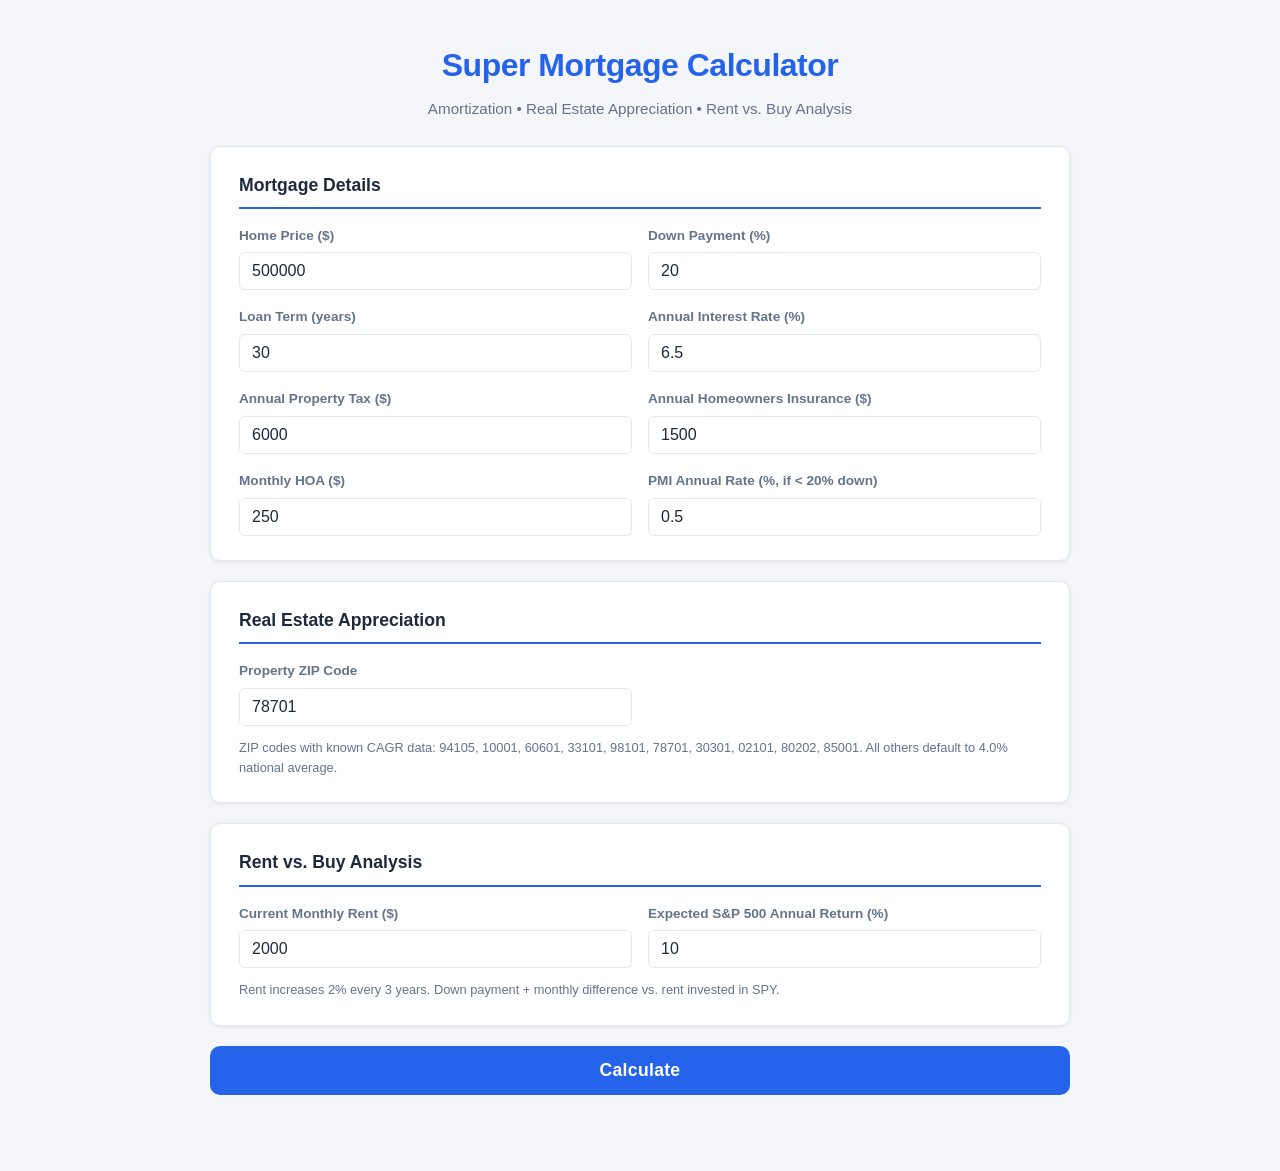
==== index.html @ dbdd57b7 "Add static site + GitHub Actions for GitHub Pages deployment GitHub Pages requires static files only" ====
<!DOCTYPE html>
<html lang="en">
<head>
  <meta charset="UTF-8" />
  <meta name="viewport" content="width=device-width, initial-scale=1.0" />
  <title>Super Mortgage Calculator</title>
  <link rel="stylesheet" href="static/style.css" />
</head>
<body>
  <header>
    <h1>Super Mortgage Calculator</h1>
    <p class="subtitle">Amortization &bull; Real Estate Appreciation &bull; Rent vs. Buy Analysis</p>
  </header>

  <main>
    <form id="calc-form">

      <!-- SECTION: Mortgage -->
      <section class="card">
        <h2>Mortgage Details</h2>
        <div class="grid-2">
          <label>
            Home Price ($)
            <input type="number" id="home_price" value="500000" min="0" required />
          </label>
          <label>
            Down Payment (%)
            <input type="number" id="down_payment_pct" value="20" min="0" max="100" step="0.1" required />
          </label>
          <label>
            Loan Term (years)
            <input type="number" id="loan_term_years" value="30" min="1" max="50" required />
          </label>
          <label>
            Annual Interest Rate (%)
            <input type="number" id="annual_interest_rate" value="6.5" min="0" step="0.01" required />
          </label>
          <label>
            Annual Property Tax ($)
            <input type="number" id="annual_property_tax" value="6000" min="0" />
          </label>
          <label>
            Annual Homeowners Insurance ($)
            <input type="number" id="annual_homeowners_insurance" value="1500" min="0" />
          </label>
          <label>
            Monthly HOA ($)
            <input type="number" id="monthly_hoa" value="250" min="0" />
          </label>
          <label>
            PMI Annual Rate (%, if &lt; 20% down)
            <input type="number" id="pmi_annual_rate" value="0.5" min="0" step="0.01" />
          </label>
        </div>
      </section>

      <!-- SECTION: Appreciation -->
      <section class="card">
        <h2>Real Estate Appreciation</h2>
        <div class="grid-2">
          <label>
            Property ZIP Code
            <input type="text" id="zip_code" value="78701" maxlength="10" />
          </label>
        </div>
        <p class="hint">ZIP codes with known CAGR data: 94105, 10001, 60601, 33101, 98101, 78701, 30301, 02101, 80202, 85001.
        All others default to 4.0% national average.</p>
      </section>

      <!-- SECTION: Rent vs Buy -->
      <section class="card">
        <h2>Rent vs. Buy Analysis</h2>
        <div class="grid-2">
          <label>
            Current Monthly Rent ($)
            <input type="number" id="monthly_rent" value="2000" min="0" />
          </label>
          <label>
            Expected S&amp;P 500 Annual Return (%)
            <input type="number" id="spy_return" value="10" min="0" step="0.1" />
          </label>
        </div>
        <p class="hint">Rent increases 2% every 3 years. Down payment + monthly difference vs. rent invested in SPY.</p>
      </section>

      <button type="submit" id="submit-btn">Calculate</button>
    </form>

    <!-- RESULTS -->
    <div id="results" class="hidden">

      <section class="card result-card">
        <h2>Monthly Payment Breakdown (PITI)</h2>
        <table class="breakdown-table">
          <tbody>
            <tr><td>Principal &amp; Interest</td><td id="r-pi"></td></tr>
            <tr><td>Property Tax</td><td id="r-tax"></td></tr>
            <tr><td>Homeowners Insurance</td><td id="r-ins"></td></tr>
            <tr><td>HOA</td><td id="r-hoa"></td></tr>
            <tr id="pmi-row"><td>PMI</td><td id="r-pmi"></td></tr>
            <tr class="total-row"><td>Total Monthly Payment</td><td id="r-piti"></td></tr>
          </tbody>
        </table>
      </section>

      <section class="card result-card">
        <h2>Total Cost Summary</h2>
        <table class="breakdown-table">
          <tbody>
            <tr><td>Down Payment</td><td id="r-dp"></td></tr>
            <tr><td>Loan Amount</td><td id="r-loan"></td></tr>
            <tr><td>Total Principal Paid</td><td id="r-principal"></td></tr>
            <tr><td>Total Interest Paid</td><td id="r-interest"></td></tr>
            <tr class="total-row"><td>Total Cost of Ownership</td><td id="r-total"></td></tr>
          </tbody>
        </table>
      </section>

      <section class="card result-card">
        <h2>Real Estate Appreciation Projection</h2>
        <table class="breakdown-table">
          <tbody>
            <tr><td>ZIP Code</td><td id="r-zip"></td></tr>
            <tr><td>5-Year CAGR</td><td id="r-cagr"></td></tr>
            <tr><td>Current Home Value</td><td id="r-hv-now"></td></tr>
            <tr><td>Estimated Value in 30 Years</td><td id="r-hv-30"></td></tr>
            <tr><td>Net Gain / (Loss) vs. Cost</td><td id="r-net"></td></tr>
            <tr class="total-row"><td>Real Estate ROI</td><td id="r-roi"></td></tr>
          </tbody>
        </table>
      </section>

      <section class="card result-card">
        <h2>Rent vs. Buy — SPY Portfolio Schedule</h2>
        <p class="hint">Assumes down payment invested at Year 0. Monthly difference (mortgage − rent) invested each month.</p>
        <table class="schedule-table">
          <thead>
            <tr>
              <th>Year</th>
              <th>Rent/mo</th>
              <th>Mortgage/mo</th>
              <th>Investing/mo</th>
              <th>SPY Portfolio Value</th>
            </tr>
          </thead>
          <tbody id="r-rvb-body"></tbody>
        </table>
      </section>

    </div>

    <div id="error-box" class="hidden error-box"></div>
  </main>

  <script src="static/calculator.js"></script>
  <script src="static/app.js"></script>
</body>
</html>
---- static/style.css ----
/* ========================================
   Super Mortgage Calculator — Styles
   ======================================== */

*, *::before, *::after {
  box-sizing: border-box;
  margin: 0;
  padding: 0;
}

:root {
  --bg: #f4f6f9;
  --card-bg: #ffffff;
  --primary: #2563eb;
  --primary-hover: #1d4ed8;
  --text: #1e293b;
  --muted: #64748b;
  --border: #e2e8f0;
  --positive: #16a34a;
  --negative: #dc2626;
  --total-bg: #eff6ff;
  --radius: 10px;
  --shadow: 0 1px 4px rgba(0,0,0,0.08);
}

body {
  font-family: -apple-system, BlinkMacSystemFont, "Segoe UI", Roboto, sans-serif;
  background: var(--bg);
  color: var(--text);
  line-height: 1.6;
  padding: 0 16px 48px;
}

header {
  text-align: center;
  padding: 40px 16px 24px;
}

header h1 {
  font-size: 2rem;
  font-weight: 800;
  color: var(--primary);
  letter-spacing: -0.5px;
}

.subtitle {
  color: var(--muted);
  margin-top: 6px;
  font-size: 0.95rem;
}

main {
  max-width: 860px;
  margin: 0 auto;
}

/* Cards */
.card {
  background: var(--card-bg);
  border: 1px solid var(--border);
  border-radius: var(--radius);
  padding: 24px 28px;
  margin-bottom: 20px;
  box-shadow: var(--shadow);
}

.card h2 {
  font-size: 1.1rem;
  font-weight: 700;
  margin-bottom: 16px;
  color: var(--text);
  border-bottom: 2px solid var(--primary);
  padding-bottom: 8px;
}

/* Form grid */
.grid-2 {
  display: grid;
  grid-template-columns: 1fr 1fr;
  gap: 16px;
}

@media (max-width: 580px) {
  .grid-2 { grid-template-columns: 1fr; }
}

label {
  display: flex;
  flex-direction: column;
  font-size: 0.85rem;
  font-weight: 600;
  color: var(--muted);
  gap: 6px;
}

input[type="number"],
input[type="text"] {
  font-size: 1rem;
  padding: 9px 12px;
  border: 1px solid var(--border);
  border-radius: 6px;
  color: var(--text);
  transition: border-color 0.15s;
  width: 100%;
}

input:focus {
  outline: none;
  border-color: var(--primary);
}

.hint {
  font-size: 0.8rem;
  color: var(--muted);
  margin-top: 12px;
}

/* Submit button */
#submit-btn {
  display: block;
  width: 100%;
  padding: 14px;
  background: var(--primary);
  color: #fff;
  border: none;
  border-radius: var(--radius);
  font-size: 1.1rem;
  font-weight: 700;
  cursor: pointer;
  transition: background 0.15s;
  margin-bottom: 28px;
  letter-spacing: 0.3px;
}

#submit-btn:hover { background: var(--primary-hover); }
#submit-btn:active { opacity: 0.9; }

/* Tables */
.breakdown-table {
  width: 100%;
  border-collapse: collapse;
  font-size: 0.95rem;
}

.breakdown-table td {
  padding: 8px 4px;
  border-bottom: 1px solid var(--border);
}

.breakdown-table td:last-child {
  text-align: right;
  font-variant-numeric: tabular-nums;
  font-weight: 500;
}

.breakdown-table .total-row td {
  font-weight: 700;
  font-size: 1.05rem;
  background: var(--total-bg);
  padding: 10px 4px;
  border-top: 2px solid var(--primary);
  border-bottom: none;
}

.schedule-table {
  width: 100%;
  border-collapse: collapse;
  font-size: 0.9rem;
}

.schedule-table th,
.schedule-table td {
  padding: 9px 8px;
  text-align: right;
  border-bottom: 1px solid var(--border);
}

.schedule-table th {
  text-align: center;
  background: #f1f5f9;
  font-size: 0.8rem;
  font-weight: 700;
  text-transform: uppercase;
  letter-spacing: 0.4px;
  color: var(--muted);
}

.schedule-table td:first-child,
.schedule-table th:first-child {
  text-align: left;
}

.schedule-table tr:last-child td {
  font-weight: 700;
  color: var(--primary);
}

/* Positive / negative values */
.positive { color: var(--positive); }
.negative { color: var(--negative); }

/* Utility */
.hidden { display: none !important; }

.error-box {
  background: #fef2f2;
  border: 1px solid #fecaca;
  color: var(--negative);
  padding: 14px 18px;
  border-radius: var(--radius);
  margin-top: 12px;
  font-size: 0.95rem;
}
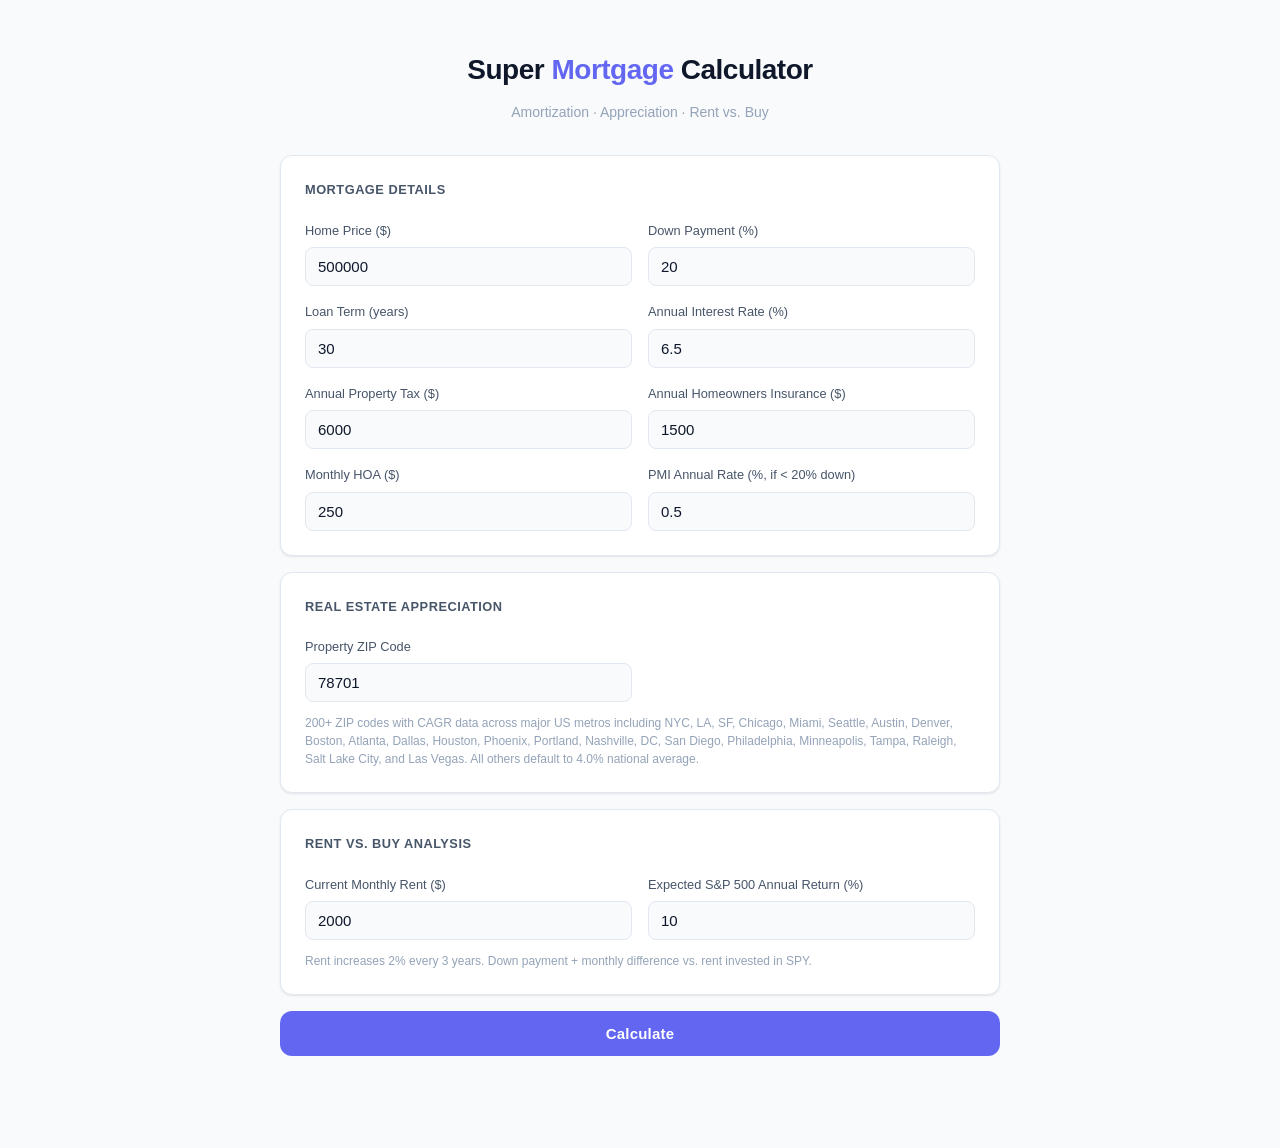
==== commit c1b6ecd2: "Fix total payments double counting, modernize UI, add 200+ ZIP CAGR data - Fix Total Cost Summary: r" ====
--- a/index.html
+++ b/index.html
@@ -8,8 +8,8 @@
 </head>
 <body>
   <header>
-    <h1>Super Mortgage Calculator</h1>
-    <p class="subtitle">Amortization &bull; Real Estate Appreciation &bull; Rent vs. Buy Analysis</p>
+    <h1>Super <span>Mortgage</span> Calculator</h1>
+    <p class="subtitle">Amortization &middot; Appreciation &middot; Rent vs. Buy</p>
   </header>
 
   <main>
@@ -63,8 +63,7 @@
             <input type="text" id="zip_code" value="78701" maxlength="10" />
           </label>
         </div>
-        <p class="hint">ZIP codes with known CAGR data: 94105, 10001, 60601, 33101, 98101, 78701, 30301, 02101, 80202, 85001.
-        All others default to 4.0% national average.</p>
+        <p class="hint">200+ ZIP codes with CAGR data across major US metros including NYC, LA, SF, Chicago, Miami, Seattle, Austin, Denver, Boston, Atlanta, Dallas, Houston, Phoenix, Portland, Nashville, DC, San Diego, Philadelphia, Minneapolis, Tampa, Raleigh, Salt Lake City, and Las Vegas. All others default to 4.0% national average.</p>
       </section>
 
       <!-- SECTION: Rent vs Buy -->
@@ -108,9 +107,12 @@
         <table class="breakdown-table">
           <tbody>
             <tr><td>Down Payment</td><td id="r-dp"></td></tr>
-            <tr><td>Loan Amount</td><td id="r-loan"></td></tr>
             <tr><td>Total Principal Paid</td><td id="r-principal"></td></tr>
             <tr><td>Total Interest Paid</td><td id="r-interest"></td></tr>
+            <tr><td>Total Property Tax</td><td id="r-total-tax"></td></tr>
+            <tr><td>Total Insurance</td><td id="r-total-ins"></td></tr>
+            <tr><td>Total HOA</td><td id="r-total-hoa"></td></tr>
+            <tr id="pmi-total-row"><td>Total PMI</td><td id="r-total-pmi"></td></tr>
             <tr class="total-row"><td>Total Cost of Ownership</td><td id="r-total"></td></tr>
           </tbody>
         </table>
@@ -152,6 +154,7 @@
     <div id="error-box" class="hidden error-box"></div>
   </main>
 
+  <script src="static/cagr-data.js"></script>
   <script src="static/calculator.js"></script>
   <script src="static/app.js"></script>
 </body>
--- a/static/style.css
+++ b/static/style.css
@@ -1,5 +1,5 @@
 /* ========================================
-   Super Mortgage Calculator — Styles
+   Super Mortgage Calculator — Modern Styles
    ======================================== */
 
 *, *::before, *::after {
@@ -9,48 +9,61 @@
 }
 
 :root {
-  --bg: #f4f6f9;
+  --bg: #f8fafc;
   --card-bg: #ffffff;
-  --primary: #2563eb;
-  --primary-hover: #1d4ed8;
-  --text: #1e293b;
-  --muted: #64748b;
+  --primary: #6366f1;
+  --primary-light: #818cf8;
+  --primary-hover: #4f46e5;
+  --primary-bg: #eef2ff;
+  --text: #0f172a;
+  --text-secondary: #475569;
+  --muted: #94a3b8;
   --border: #e2e8f0;
-  --positive: #16a34a;
-  --negative: #dc2626;
-  --total-bg: #eff6ff;
-  --radius: 10px;
-  --shadow: 0 1px 4px rgba(0,0,0,0.08);
+  --positive: #10b981;
+  --positive-bg: #ecfdf5;
+  --negative: #ef4444;
+  --negative-bg: #fef2f2;
+  --total-bg: #f5f3ff;
+  --radius: 12px;
+  --radius-sm: 8px;
+  --shadow: 0 1px 3px rgba(0,0,0,0.04), 0 1px 2px rgba(0,0,0,0.06);
+  --shadow-md: 0 4px 6px -1px rgba(0,0,0,0.07), 0 2px 4px -2px rgba(0,0,0,0.05);
 }
 
 body {
-  font-family: -apple-system, BlinkMacSystemFont, "Segoe UI", Roboto, sans-serif;
+  font-family: 'Inter', -apple-system, BlinkMacSystemFont, "Segoe UI", Roboto, sans-serif;
   background: var(--bg);
   color: var(--text);
   line-height: 1.6;
-  padding: 0 16px 48px;
+  padding: 0 16px 64px;
+  -webkit-font-smoothing: antialiased;
 }
 
 header {
   text-align: center;
-  padding: 40px 16px 24px;
+  padding: 48px 16px 32px;
 }
 
 header h1 {
-  font-size: 2rem;
-  font-weight: 800;
+  font-size: 1.75rem;
+  font-weight: 700;
+  color: var(--text);
+  letter-spacing: -0.5px;
+}
+
+header h1 span {
   color: var(--primary);
-  letter-spacing: -0.5px;
 }
 
 .subtitle {
   color: var(--muted);
-  margin-top: 6px;
-  font-size: 0.95rem;
+  margin-top: 8px;
+  font-size: 0.875rem;
+  font-weight: 400;
 }
 
 main {
-  max-width: 860px;
+  max-width: 720px;
   margin: 0 auto;
 }
 
@@ -59,18 +72,18 @@
   background: var(--card-bg);
   border: 1px solid var(--border);
   border-radius: var(--radius);
-  padding: 24px 28px;
+  padding: 24px;
+  margin-bottom: 16px;
+  box-shadow: var(--shadow);
+}
+
+.card h2 {
+  font-size: 0.8rem;
+  font-weight: 600;
+  text-transform: uppercase;
+  letter-spacing: 0.5px;
   margin-bottom: 20px;
-  box-shadow: var(--shadow);
-}
-
-.card h2 {
-  font-size: 1.1rem;
-  font-weight: 700;
-  margin-bottom: 16px;
-  color: var(--text);
-  border-bottom: 2px solid var(--primary);
-  padding-bottom: 8px;
+  color: var(--text-secondary);
 }
 
 /* Form grid */
@@ -87,32 +100,36 @@
 label {
   display: flex;
   flex-direction: column;
-  font-size: 0.85rem;
-  font-weight: 600;
-  color: var(--muted);
+  font-size: 0.8rem;
+  font-weight: 500;
+  color: var(--text-secondary);
   gap: 6px;
 }
 
 input[type="number"],
 input[type="text"] {
-  font-size: 1rem;
-  padding: 9px 12px;
+  font-size: 0.9375rem;
+  padding: 10px 12px;
   border: 1px solid var(--border);
-  border-radius: 6px;
-  color: var(--text);
-  transition: border-color 0.15s;
-  width: 100%;
+  border-radius: var(--radius-sm);
+  color: var(--text);
+  background: var(--bg);
+  transition: border-color 0.15s, box-shadow 0.15s;
+  width: 100%;
+  font-weight: 500;
 }
 
 input:focus {
   outline: none;
   border-color: var(--primary);
+  box-shadow: 0 0 0 3px rgba(99, 102, 241, 0.12);
 }
 
 .hint {
-  font-size: 0.8rem;
+  font-size: 0.75rem;
   color: var(--muted);
   margin-top: 12px;
+  line-height: 1.5;
 }
 
 /* Submit button */
@@ -124,65 +141,81 @@
   color: #fff;
   border: none;
   border-radius: var(--radius);
-  font-size: 1.1rem;
-  font-weight: 700;
+  font-size: 0.9375rem;
+  font-weight: 600;
   cursor: pointer;
-  transition: background 0.15s;
+  transition: background 0.15s, transform 0.1s;
   margin-bottom: 28px;
-  letter-spacing: 0.3px;
+  letter-spacing: 0.2px;
 }
 
 #submit-btn:hover { background: var(--primary-hover); }
-#submit-btn:active { opacity: 0.9; }
+#submit-btn:active { transform: scale(0.99); }
 
 /* Tables */
 .breakdown-table {
   width: 100%;
   border-collapse: collapse;
-  font-size: 0.95rem;
+  font-size: 0.875rem;
 }
 
 .breakdown-table td {
-  padding: 8px 4px;
+  padding: 10px 0;
   border-bottom: 1px solid var(--border);
+}
+
+.breakdown-table td:first-child {
+  color: var(--text-secondary);
 }
 
 .breakdown-table td:last-child {
   text-align: right;
   font-variant-numeric: tabular-nums;
-  font-weight: 500;
+  font-weight: 600;
+  color: var(--text);
+}
+
+.breakdown-table tr:last-child td {
+  border-bottom: none;
 }
 
 .breakdown-table .total-row td {
   font-weight: 700;
-  font-size: 1.05rem;
+  font-size: 0.9375rem;
   background: var(--total-bg);
-  padding: 10px 4px;
+  padding: 12px 8px;
   border-top: 2px solid var(--primary);
   border-bottom: none;
+  border-radius: 0 0 var(--radius-sm) var(--radius-sm);
+  color: var(--text);
+}
+
+.breakdown-table .total-row td:first-child {
+  color: var(--text);
 }
 
 .schedule-table {
   width: 100%;
   border-collapse: collapse;
-  font-size: 0.9rem;
+  font-size: 0.8125rem;
 }
 
 .schedule-table th,
 .schedule-table td {
-  padding: 9px 8px;
+  padding: 10px 8px;
   text-align: right;
   border-bottom: 1px solid var(--border);
 }
 
 .schedule-table th {
   text-align: center;
-  background: #f1f5f9;
-  font-size: 0.8rem;
-  font-weight: 700;
+  background: var(--bg);
+  font-size: 0.7rem;
+  font-weight: 600;
   text-transform: uppercase;
-  letter-spacing: 0.4px;
+  letter-spacing: 0.5px;
   color: var(--muted);
+  border-bottom: 2px solid var(--border);
 }
 
 .schedule-table td:first-child,
@@ -193,21 +226,38 @@
 .schedule-table tr:last-child td {
   font-weight: 700;
   color: var(--primary);
+  border-bottom: none;
 }
 
 /* Positive / negative values */
-.positive { color: var(--positive); }
-.negative { color: var(--negative); }
+.positive { color: var(--positive) !important; }
+.negative { color: var(--negative) !important; }
 
 /* Utility */
 .hidden { display: none !important; }
 
 .error-box {
-  background: #fef2f2;
+  background: var(--negative-bg);
   border: 1px solid #fecaca;
   color: var(--negative);
   padding: 14px 18px;
   border-radius: var(--radius);
   margin-top: 12px;
-  font-size: 0.95rem;
-}
+  font-size: 0.875rem;
+  font-weight: 500;
+}
+
+/* Result card animation */
+.result-card {
+  animation: fadeUp 0.3s ease-out;
+}
+
+@keyframes fadeUp {
+  from { opacity: 0; transform: translateY(8px); }
+  to { opacity: 1; transform: translateY(0); }
+}
+
+/* Section divider for results */
+#results {
+  margin-top: 8px;
+}
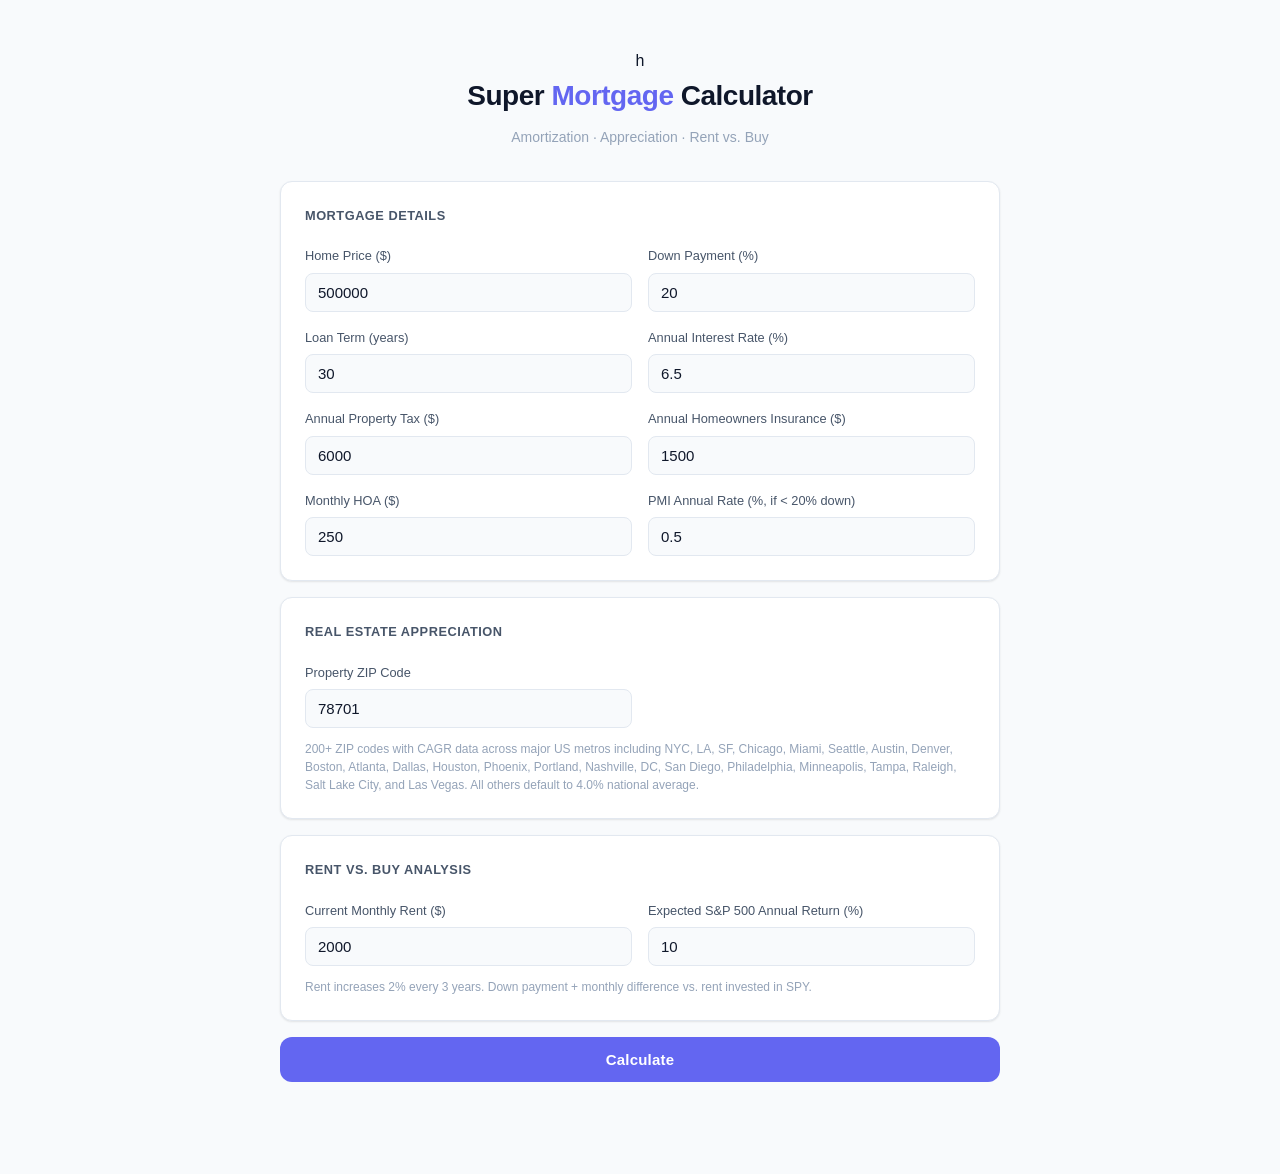
==== commit 8d98c7be: "Add cache-busting version params to fix stale JS causing calculateMortgage error" ====
--- a/index.html
+++ b/index.html
@@ -4,10 +4,10 @@
   <meta charset="UTF-8" />
   <meta name="viewport" content="width=device-width, initial-scale=1.0" />
   <title>Super Mortgage Calculator</title>
-  <link rel="stylesheet" href="static/style.css" />
+  <link rel="stylesheet" href="static/style.css?v=2" />
 </head>
 <body>
-  <header>
+  <header>h
     <h1>Super <span>Mortgage</span> Calculator</h1>
     <p class="subtitle">Amortization &middot; Appreciation &middot; Rent vs. Buy</p>
   </header>
@@ -154,8 +154,8 @@
     <div id="error-box" class="hidden error-box"></div>
   </main>
 
-  <script src="static/cagr-data.js"></script>
-  <script src="static/calculator.js"></script>
-  <script src="static/app.js"></script>
+  <script src="static/cagr-data.js?v=2"></script>
+  <script src="static/calculator.js?v=2"></script>
+  <script src="static/app.js?v=2"></script>
 </body>
 </html>
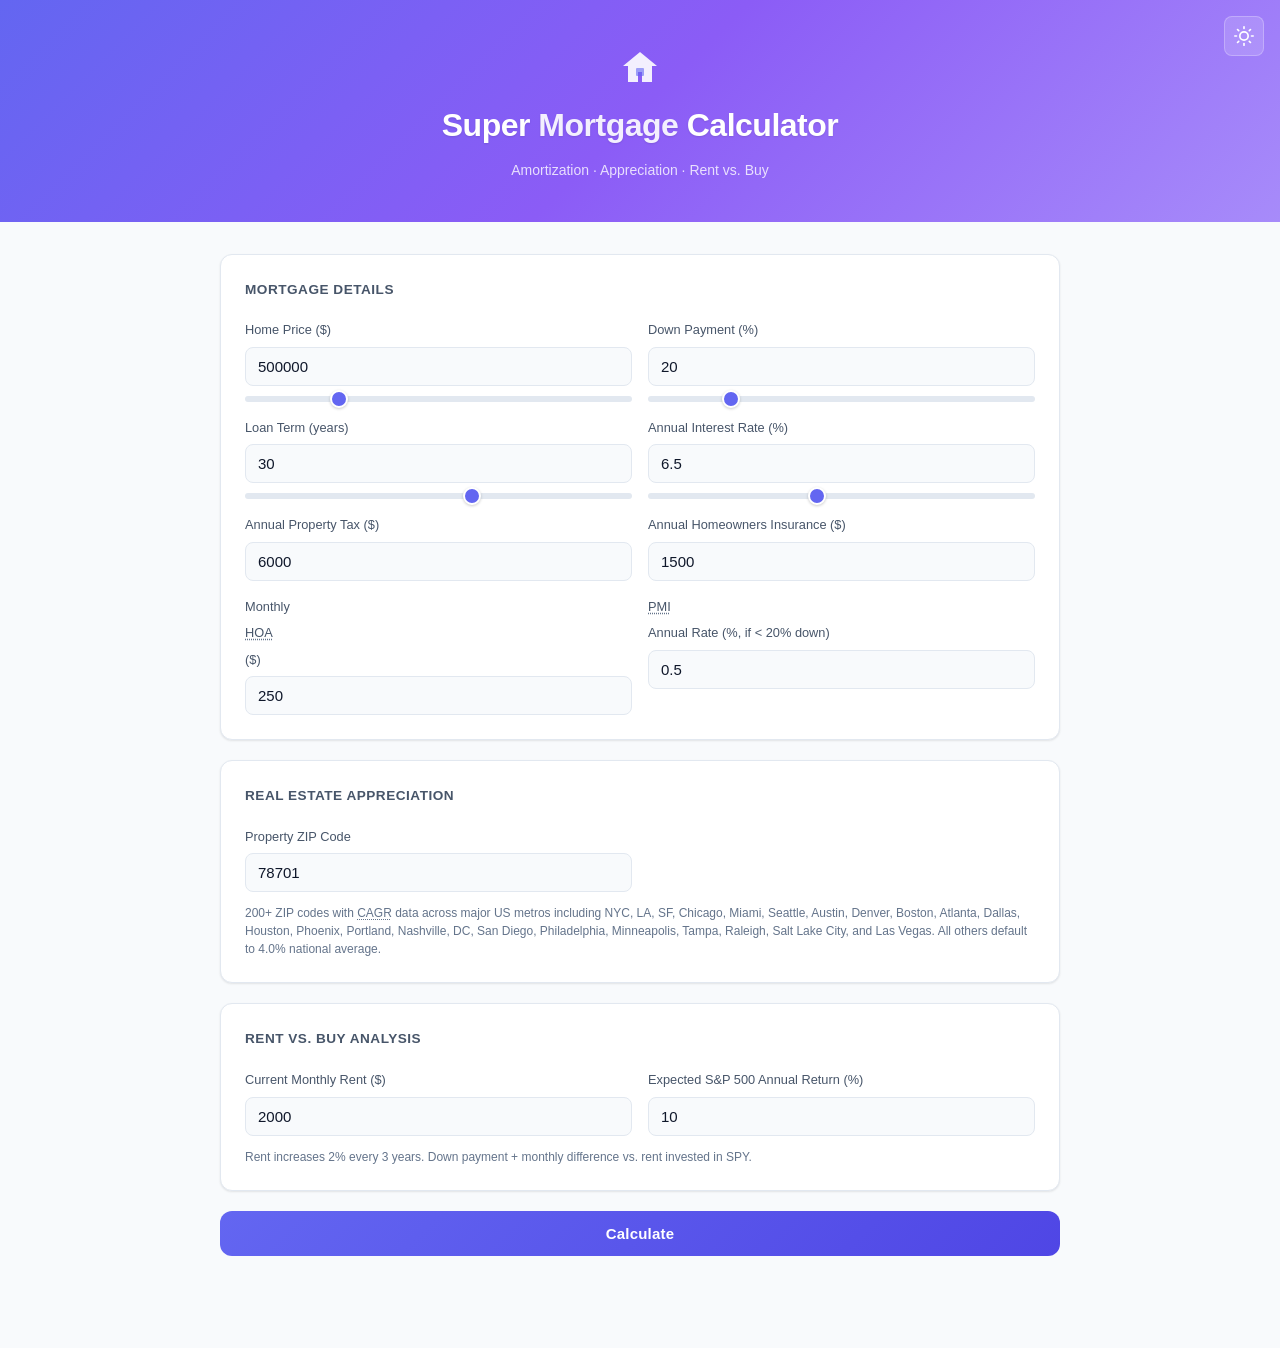
==== commit 2b766e3a: "Improve frontend: donut chart, sliders, dark mode, tooltips, visual polish - Fix stray "h" character" ====
--- a/index.html
+++ b/index.html
@@ -4,12 +4,20 @@
   <meta charset="UTF-8" />
   <meta name="viewport" content="width=device-width, initial-scale=1.0" />
   <title>Super Mortgage Calculator</title>
-  <link rel="stylesheet" href="static/style.css?v=2" />
+  <link rel="stylesheet" href="static/style.css?v=3" />
 </head>
 <body>
-  <header>h
+  <header>
+    <svg class="header-icon" width="40" height="40" viewBox="0 0 40 40" fill="none" aria-hidden="true">
+      <path d="M20 4L3 18h5v16h10v-10h4v10h10V18h5L20 4z" fill="rgba(255,255,255,0.9)"/>
+      <rect x="16" y="20" width="8" height="8" rx="1" fill="rgba(99,102,241,0.6)"/>
+    </svg>
     <h1>Super <span>Mortgage</span> Calculator</h1>
     <p class="subtitle">Amortization &middot; Appreciation &middot; Rent vs. Buy</p>
+    <button class="theme-toggle" id="theme-toggle" aria-label="Toggle dark mode" title="Toggle dark mode">
+      <svg class="icon-sun" viewBox="0 0 24 24" fill="none" stroke="currentColor" stroke-width="2" stroke-linecap="round" stroke-linejoin="round"><circle cx="12" cy="12" r="5"/><line x1="12" y1="1" x2="12" y2="3"/><line x1="12" y1="21" x2="12" y2="23"/><line x1="4.22" y1="4.22" x2="5.64" y2="5.64"/><line x1="18.36" y1="18.36" x2="19.78" y2="19.78"/><line x1="1" y1="12" x2="3" y2="12"/><line x1="21" y1="12" x2="23" y2="12"/><line x1="4.22" y1="19.78" x2="5.64" y2="18.36"/><line x1="18.36" y1="5.64" x2="19.78" y2="4.22"/></svg>
+      <svg class="icon-moon" viewBox="0 0 24 24" fill="none" stroke="currentColor" stroke-width="2" stroke-linecap="round" stroke-linejoin="round"><path d="M21 12.79A9 9 0 1111.21 3 7 7 0 0021 12.79z"/></svg>
+    </button>
   </header>
 
   <main>
@@ -22,18 +30,30 @@
           <label>
             Home Price ($)
             <input type="number" id="home_price" value="500000" min="0" required />
+            <div class="slider-row">
+              <input type="range" id="home_price_slider" min="50000" max="2000000" step="10000" value="500000" aria-label="Home price slider" />
+            </div>
           </label>
           <label>
             Down Payment (%)
             <input type="number" id="down_payment_pct" value="20" min="0" max="100" step="0.1" required />
+            <div class="slider-row">
+              <input type="range" id="down_payment_pct_slider" min="0" max="100" step="0.5" value="20" aria-label="Down payment slider" />
+            </div>
           </label>
           <label>
             Loan Term (years)
             <input type="number" id="loan_term_years" value="30" min="1" max="50" required />
+            <div class="slider-row">
+              <input type="range" id="loan_term_years_slider" min="1" max="50" step="1" value="30" aria-label="Loan term slider" />
+            </div>
           </label>
           <label>
             Annual Interest Rate (%)
             <input type="number" id="annual_interest_rate" value="6.5" min="0" step="0.01" required />
+            <div class="slider-row">
+              <input type="range" id="annual_interest_rate_slider" min="0" max="15" step="0.05" value="6.5" aria-label="Interest rate slider" />
+            </div>
           </label>
           <label>
             Annual Property Tax ($)
@@ -44,11 +64,11 @@
             <input type="number" id="annual_homeowners_insurance" value="1500" min="0" />
           </label>
           <label>
-            Monthly HOA ($)
+            Monthly <span class="tip" data-tip="Homeowners Association — monthly community/building fee" tabindex="0">HOA</span> ($)
             <input type="number" id="monthly_hoa" value="250" min="0" />
           </label>
           <label>
-            PMI Annual Rate (%, if &lt; 20% down)
+            <span class="tip" data-tip="Private Mortgage Insurance — required when down payment is less than 20%" tabindex="0">PMI</span> Annual Rate (%, if &lt; 20% down)
             <input type="number" id="pmi_annual_rate" value="0.5" min="0" step="0.01" />
           </label>
         </div>
@@ -63,7 +83,7 @@
             <input type="text" id="zip_code" value="78701" maxlength="10" />
           </label>
         </div>
-        <p class="hint">200+ ZIP codes with CAGR data across major US metros including NYC, LA, SF, Chicago, Miami, Seattle, Austin, Denver, Boston, Atlanta, Dallas, Houston, Phoenix, Portland, Nashville, DC, San Diego, Philadelphia, Minneapolis, Tampa, Raleigh, Salt Lake City, and Las Vegas. All others default to 4.0% national average.</p>
+        <p class="hint">200+ ZIP codes with <span class="tip" data-tip="Compound Annual Growth Rate — average yearly price increase over 5 years" tabindex="0">CAGR</span> data across major US metros including NYC, LA, SF, Chicago, Miami, Seattle, Austin, Denver, Boston, Atlanta, Dallas, Houston, Phoenix, Portland, Nashville, DC, San Diego, Philadelphia, Minneapolis, Tampa, Raleigh, Salt Lake City, and Las Vegas. All others default to 4.0% national average.</p>
       </section>
 
       <!-- SECTION: Rent vs Buy -->
@@ -86,10 +106,14 @@
     </form>
 
     <!-- RESULTS -->
-    <div id="results" class="hidden">
+    <div id="results" class="hidden" aria-live="polite">
 
       <section class="card result-card">
-        <h2>Monthly Payment Breakdown (PITI)</h2>
+        <h2>Monthly Payment Breakdown (<span class="tip" data-tip="Principal, Interest, Taxes & Insurance" tabindex="0">PITI</span>)</h2>
+        <div class="chart-container">
+          <canvas id="piti-donut" aria-label="PITI payment donut chart"></canvas>
+          <div class="legend" id="piti-legend"></div>
+        </div>
         <table class="breakdown-table">
           <tbody>
             <tr><td>Principal &amp; Interest</td><td id="r-pi"></td></tr>
@@ -154,8 +178,9 @@
     <div id="error-box" class="hidden error-box"></div>
   </main>
 
-  <script src="static/cagr-data.js?v=2"></script>
-  <script src="static/calculator.js?v=2"></script>
-  <script src="static/app.js?v=2"></script>
+  <script src="static/cagr-data.js?v=3"></script>
+  <script src="static/calculator.js?v=3"></script>
+  <script src="static/charts.js?v=3"></script>
+  <script src="static/app.js?v=3"></script>
 </body>
 </html>
--- a/static/style.css
+++ b/static/style.css
@@ -17,7 +17,7 @@
   --primary-bg: #eef2ff;
   --text: #0f172a;
   --text-secondary: #475569;
-  --muted: #94a3b8;
+  --muted: #64748b;
   --border: #e2e8f0;
   --positive: #10b981;
   --positive-bg: #ecfdf5;
@@ -28,6 +28,24 @@
   --radius-sm: 8px;
   --shadow: 0 1px 3px rgba(0,0,0,0.04), 0 1px 2px rgba(0,0,0,0.06);
   --shadow-md: 0 4px 6px -1px rgba(0,0,0,0.07), 0 2px 4px -2px rgba(0,0,0,0.05);
+  --header-bg: linear-gradient(135deg, #6366f1 0%, #8b5cf6 50%, #a78bfa 100%);
+}
+
+/* Dark mode */
+[data-theme="dark"] {
+  --bg: #0f172a;
+  --card-bg: #1e293b;
+  --text: #f1f5f9;
+  --text-secondary: #cbd5e1;
+  --muted: #94a3b8;
+  --border: #334155;
+  --primary-bg: #1e1b4b;
+  --total-bg: #1e1b4b;
+  --positive-bg: #052e16;
+  --negative-bg: #450a0a;
+  --shadow: 0 1px 3px rgba(0,0,0,0.2), 0 1px 2px rgba(0,0,0,0.3);
+  --shadow-md: 0 4px 6px -1px rgba(0,0,0,0.3), 0 2px 4px -2px rgba(0,0,0,0.2);
+  --header-bg: linear-gradient(135deg, #4338ca 0%, #6d28d9 50%, #7c3aed 100%);
 }
 
 body {
@@ -42,28 +60,76 @@
 header {
   text-align: center;
   padding: 48px 16px 32px;
+  background: var(--header-bg);
+  margin: 0 -16px 32px;
+  padding-bottom: 40px;
+  position: relative;
 }
 
 header h1 {
-  font-size: 1.75rem;
+  font-size: 2rem;
   font-weight: 700;
-  color: var(--text);
+  color: #fff;
   letter-spacing: -0.5px;
+  text-shadow: 0 1px 2px rgba(0,0,0,0.1);
 }
 
 header h1 span {
-  color: var(--primary);
+  color: #fff;
+  opacity: 0.9;
+}
+
+.header-icon {
+  display: block;
+  margin: 0 auto 12px;
 }
 
 .subtitle {
-  color: var(--muted);
+  color: rgba(255,255,255,0.8);
   margin-top: 8px;
   font-size: 0.875rem;
   font-weight: 400;
 }
 
+/* Dark mode toggle */
+.theme-toggle {
+  position: absolute;
+  top: 16px;
+  right: 16px;
+  background: rgba(255,255,255,0.15);
+  border: 1px solid rgba(255,255,255,0.25);
+  border-radius: var(--radius-sm);
+  color: #fff;
+  cursor: pointer;
+  padding: 8px;
+  display: flex;
+  align-items: center;
+  justify-content: center;
+  transition: background 0.15s;
+  width: 40px;
+  height: 40px;
+}
+
+.theme-toggle:hover {
+  background: rgba(255,255,255,0.25);
+}
+
+.theme-toggle:focus-visible {
+  outline: 2px solid #fff;
+  outline-offset: 2px;
+}
+
+.theme-toggle svg {
+  width: 20px;
+  height: 20px;
+}
+
+.theme-toggle .icon-moon { display: none; }
+[data-theme="dark"] .theme-toggle .icon-sun { display: none; }
+[data-theme="dark"] .theme-toggle .icon-moon { display: block; }
+
 main {
-  max-width: 720px;
+  max-width: 840px;
   margin: 0 auto;
 }
 
@@ -73,18 +139,35 @@
   border: 1px solid var(--border);
   border-radius: var(--radius);
   padding: 24px;
-  margin-bottom: 16px;
+  margin-bottom: 20px;
   box-shadow: var(--shadow);
+  transition: box-shadow 0.2s, transform 0.2s;
+}
+
+.card:hover {
+  box-shadow: var(--shadow-md);
+  transform: translateY(-1px);
 }
 
 .card h2 {
-  font-size: 0.8rem;
+  font-size: 0.85rem;
   font-weight: 600;
   text-transform: uppercase;
   letter-spacing: 0.5px;
   margin-bottom: 20px;
   color: var(--text-secondary);
 }
+
+/* Result cards accent border */
+.result-card {
+  border-left: 3px solid var(--primary);
+  animation: fadeUp 0.3s ease-out both;
+}
+
+.result-card:nth-child(1) { animation-delay: 0s; }
+.result-card:nth-child(2) { animation-delay: 0.1s; }
+.result-card:nth-child(3) { animation-delay: 0.2s; }
+.result-card:nth-child(4) { animation-delay: 0.3s; }
 
 /* Form grid */
 .grid-2 {
@@ -125,6 +208,57 @@
   box-shadow: 0 0 0 3px rgba(99, 102, 241, 0.12);
 }
 
+/* Range sliders */
+.slider-row {
+  display: flex;
+  align-items: center;
+  gap: 8px;
+  margin-top: 4px;
+}
+
+.slider-row input[type="range"] {
+  flex: 1;
+  -webkit-appearance: none;
+  appearance: none;
+  height: 6px;
+  background: var(--border);
+  border-radius: 3px;
+  outline: none;
+  cursor: pointer;
+}
+
+.slider-row input[type="range"]::-webkit-slider-thumb {
+  -webkit-appearance: none;
+  appearance: none;
+  width: 18px;
+  height: 18px;
+  border-radius: 50%;
+  background: var(--primary);
+  border: 2px solid var(--card-bg);
+  box-shadow: 0 1px 3px rgba(0,0,0,0.2);
+  cursor: pointer;
+  transition: transform 0.1s;
+}
+
+.slider-row input[type="range"]::-webkit-slider-thumb:hover {
+  transform: scale(1.15);
+}
+
+.slider-row input[type="range"]::-moz-range-thumb {
+  width: 18px;
+  height: 18px;
+  border-radius: 50%;
+  background: var(--primary);
+  border: 2px solid var(--card-bg);
+  box-shadow: 0 1px 3px rgba(0,0,0,0.2);
+  cursor: pointer;
+}
+
+.slider-row input[type="range"]:focus-visible {
+  outline: 2px solid var(--primary);
+  outline-offset: 2px;
+}
+
 .hint {
   font-size: 0.75rem;
   color: var(--muted);
@@ -132,25 +266,109 @@
   line-height: 1.5;
 }
 
+/* Tooltips */
+.tip {
+  position: relative;
+  text-decoration: underline dotted var(--muted);
+  text-underline-offset: 2px;
+  cursor: help;
+}
+
+.tip::after {
+  content: attr(data-tip);
+  position: absolute;
+  bottom: 100%;
+  left: 50%;
+  transform: translateX(-50%);
+  background: var(--text);
+  color: var(--bg);
+  font-size: 0.7rem;
+  font-weight: 400;
+  text-transform: none;
+  letter-spacing: normal;
+  padding: 6px 10px;
+  border-radius: 6px;
+  white-space: nowrap;
+  opacity: 0;
+  pointer-events: none;
+  transition: opacity 0.15s;
+  z-index: 10;
+  margin-bottom: 6px;
+}
+
+.tip:hover::after,
+.tip:focus::after {
+  opacity: 1;
+}
+
 /* Submit button */
 #submit-btn {
   display: block;
   width: 100%;
   padding: 14px;
-  background: var(--primary);
+  background: linear-gradient(135deg, var(--primary), var(--primary-hover));
   color: #fff;
   border: none;
   border-radius: var(--radius);
   font-size: 0.9375rem;
   font-weight: 600;
   cursor: pointer;
-  transition: background 0.15s, transform 0.1s;
+  transition: opacity 0.15s, transform 0.1s;
   margin-bottom: 28px;
   letter-spacing: 0.2px;
 }
 
-#submit-btn:hover { background: var(--primary-hover); }
+#submit-btn:hover { opacity: 0.9; }
 #submit-btn:active { transform: scale(0.99); }
+#submit-btn:focus-visible { outline: 2px solid var(--primary); outline-offset: 2px; }
+
+/* Donut chart area */
+.chart-container {
+  display: flex;
+  align-items: center;
+  gap: 24px;
+  margin-bottom: 20px;
+  flex-wrap: wrap;
+  justify-content: center;
+}
+
+.chart-container canvas {
+  flex-shrink: 0;
+}
+
+.legend {
+  display: flex;
+  flex-direction: column;
+  gap: 8px;
+  flex: 1;
+  min-width: 200px;
+}
+
+.legend-item {
+  display: flex;
+  align-items: center;
+  gap: 8px;
+  font-size: 0.8rem;
+}
+
+.legend-swatch {
+  width: 12px;
+  height: 12px;
+  border-radius: 3px;
+  flex-shrink: 0;
+}
+
+.legend-label {
+  color: var(--text-secondary);
+  flex: 1;
+}
+
+.legend-value {
+  font-weight: 600;
+  font-variant-numeric: tabular-nums;
+  color: var(--text);
+  font-size: 0.75rem;
+}
 
 /* Tables */
 .breakdown-table {
@@ -248,10 +466,6 @@
 }
 
 /* Result card animation */
-.result-card {
-  animation: fadeUp 0.3s ease-out;
-}
-
 @keyframes fadeUp {
   from { opacity: 0; transform: translateY(8px); }
   to { opacity: 1; transform: translateY(0); }
@@ -261,3 +475,32 @@
 #results {
   margin-top: 8px;
 }
+
+/* Print styles */
+@media print {
+  body { padding: 0; background: #fff; }
+  header { background: none !important; color: #000; margin: 0; padding: 16px 0; }
+  header h1 { color: #000; text-shadow: none; }
+  header h1 span { color: #000; opacity: 1; }
+  .subtitle { color: #666; }
+  .theme-toggle { display: none; }
+  form, #submit-btn, .error-box { display: none !important; }
+  main { max-width: 100%; }
+  .card, .result-card {
+    box-shadow: none;
+    border: 1px solid #ddd;
+    break-inside: avoid;
+    animation: none;
+    transform: none;
+  }
+  .result-card { border-left: 3px solid #6366f1; }
+  .hidden { display: block !important; }
+  #results.hidden { display: block !important; }
+}
+
+/* Focus visible for accessibility */
+button:focus-visible,
+a:focus-visible {
+  outline: 2px solid var(--primary);
+  outline-offset: 2px;
+}
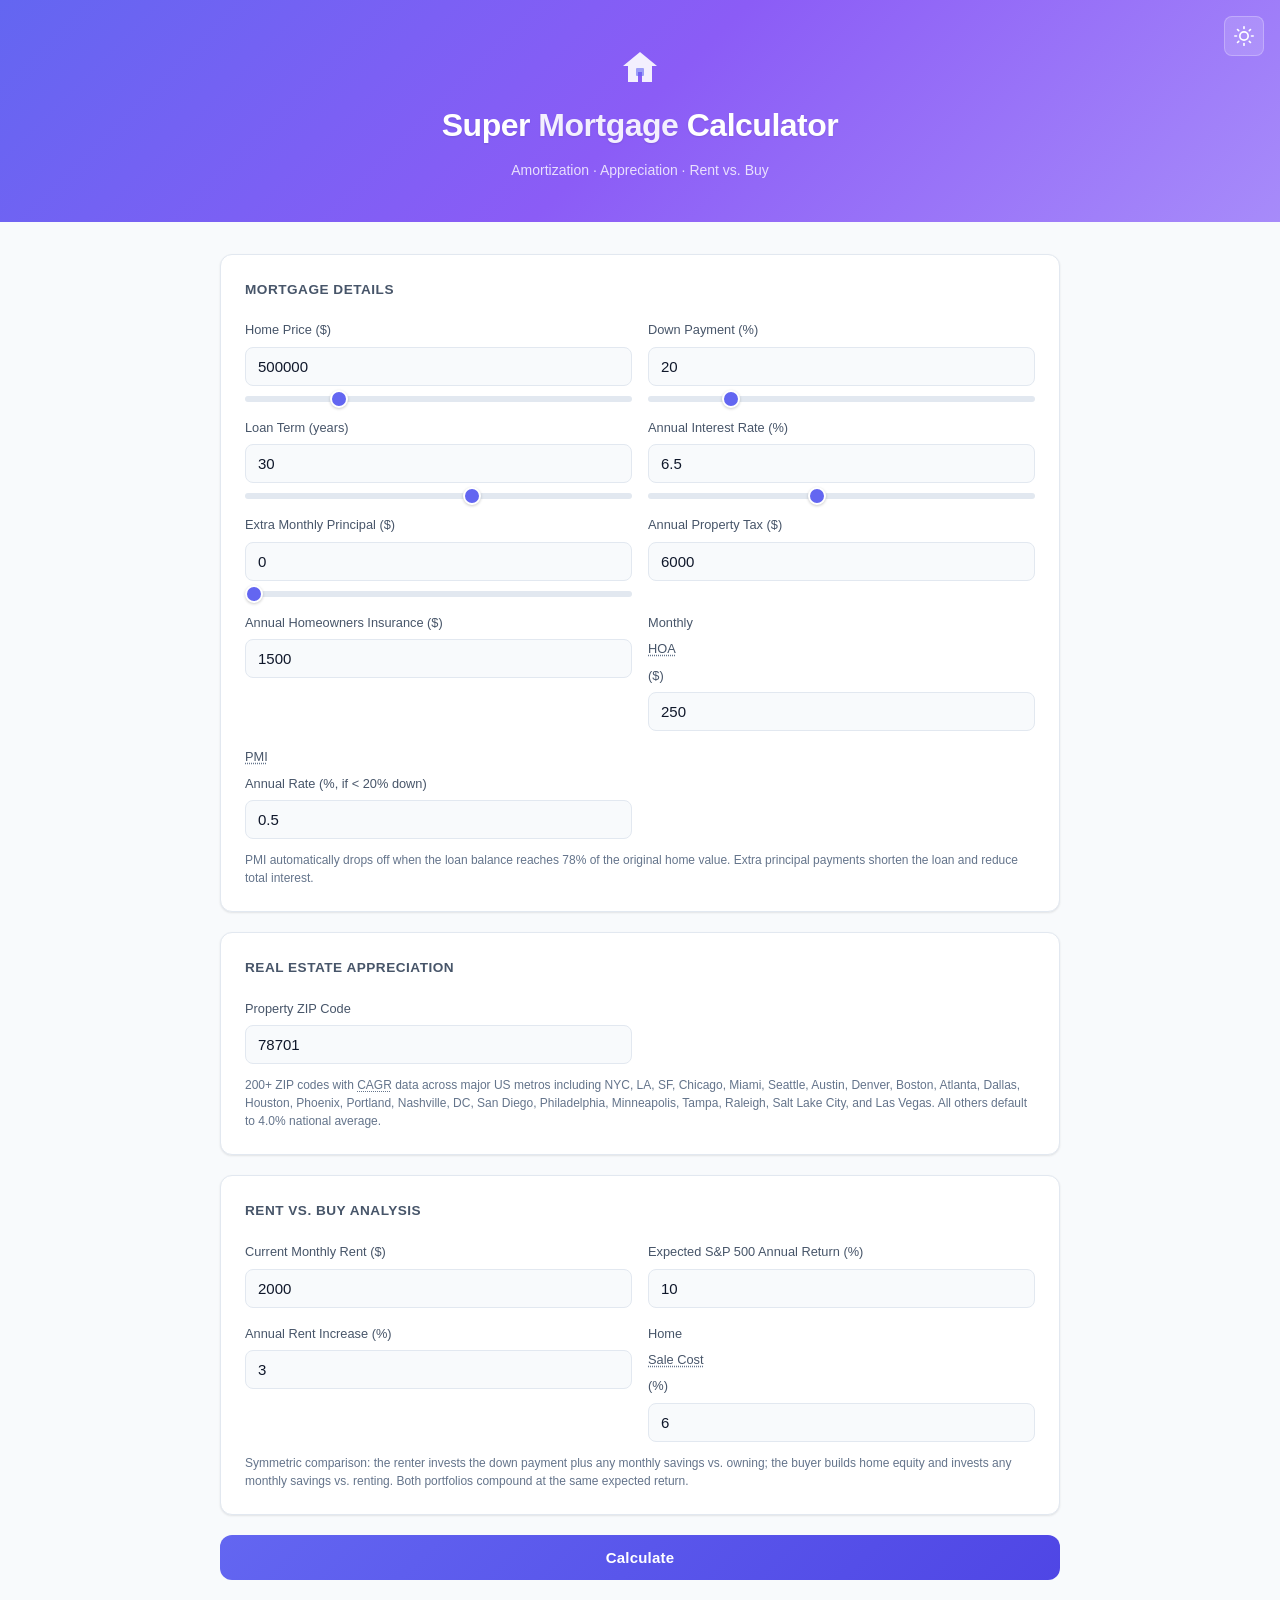
==== commit 8896a6e6: "Add PMI auto-cancellation, extra payments, and sound rent-vs-buy net-worth model Math fixes: - PMI n" ====
--- a/index.html
+++ b/index.html
@@ -4,7 +4,7 @@
   <meta charset="UTF-8" />
   <meta name="viewport" content="width=device-width, initial-scale=1.0" />
   <title>Super Mortgage Calculator</title>
-  <link rel="stylesheet" href="static/style.css?v=3" />
+  <link rel="stylesheet" href="static/style.css?v=4" />
 </head>
 <body>
   <header>
@@ -56,6 +56,13 @@
             </div>
           </label>
           <label>
+            Extra Monthly Principal ($)
+            <input type="number" id="extra_monthly_payment" value="0" min="0" step="50" />
+            <div class="slider-row">
+              <input type="range" id="extra_monthly_payment_slider" min="0" max="3000" step="50" value="0" aria-label="Extra monthly principal slider" />
+            </div>
+          </label>
+          <label>
             Annual Property Tax ($)
             <input type="number" id="annual_property_tax" value="6000" min="0" />
           </label>
@@ -68,10 +75,11 @@
             <input type="number" id="monthly_hoa" value="250" min="0" />
           </label>
           <label>
-            <span class="tip" data-tip="Private Mortgage Insurance — required when down payment is less than 20%" tabindex="0">PMI</span> Annual Rate (%, if &lt; 20% down)
+            <span class="tip" data-tip="Private Mortgage Insurance — required when down payment is less than 20%. Automatically cancels once the loan is paid down to 78% of the original home value." tabindex="0">PMI</span> Annual Rate (%, if &lt; 20% down)
             <input type="number" id="pmi_annual_rate" value="0.5" min="0" step="0.01" />
           </label>
         </div>
+        <p class="hint">PMI automatically drops off when the loan balance reaches 78% of the original home value. Extra principal payments shorten the loan and reduce total interest.</p>
       </section>
 
       <!-- SECTION: Appreciation -->
@@ -98,8 +106,16 @@
             Expected S&amp;P 500 Annual Return (%)
             <input type="number" id="spy_return" value="10" min="0" step="0.1" />
           </label>
-        </div>
-        <p class="hint">Rent increases 2% every 3 years. Down payment + monthly difference vs. rent invested in SPY.</p>
+          <label>
+            Annual Rent Increase (%)
+            <input type="number" id="annual_rent_increase" value="3" min="0" step="0.1" />
+          </label>
+          <label>
+            Home <span class="tip" data-tip="Realtor commissions and closing costs paid when selling — typically 6-8% of sale price" tabindex="0">Sale Cost</span> (%)
+            <input type="number" id="sale_cost_pct" value="6" min="0" max="20" step="0.5" />
+          </label>
+        </div>
+        <p class="hint">Symmetric comparison: the renter invests the down payment plus any monthly savings vs. owning; the buyer builds home equity and invests any monthly savings vs. renting. Both portfolios compound at the same expected return.</p>
       </section>
 
       <button type="submit" id="submit-btn">Calculate</button>
@@ -120,8 +136,23 @@
             <tr><td>Property Tax</td><td id="r-tax"></td></tr>
             <tr><td>Homeowners Insurance</td><td id="r-ins"></td></tr>
             <tr><td>HOA</td><td id="r-hoa"></td></tr>
-            <tr id="pmi-row"><td>PMI</td><td id="r-pmi"></td></tr>
+            <tr class="pmi-row" id="pmi-row"><td>PMI</td><td id="r-pmi"></td></tr>
             <tr class="total-row"><td>Total Monthly Payment</td><td id="r-piti"></td></tr>
+          </tbody>
+        </table>
+      </section>
+
+      <section class="card result-card">
+        <h2>Loan Payoff</h2>
+        <div class="chart-wide">
+          <canvas id="balance-chart" aria-label="Loan balance over time chart"></canvas>
+          <div class="legend" id="balance-legend"></div>
+        </div>
+        <table class="breakdown-table">
+          <tbody>
+            <tr><td>Time to Payoff</td><td id="r-payoff"></td></tr>
+            <tr id="extra-time-row"><td>Time Saved by Extra Payments</td><td id="r-months-saved" class="positive"></td></tr>
+            <tr id="extra-savings-row"><td>Interest Saved by Extra Payments</td><td id="r-interest-saved" class="positive"></td></tr>
           </tbody>
         </table>
       </section>
@@ -149,7 +180,7 @@
             <tr><td>ZIP Code</td><td id="r-zip"></td></tr>
             <tr><td>5-Year CAGR</td><td id="r-cagr"></td></tr>
             <tr><td>Current Home Value</td><td id="r-hv-now"></td></tr>
-            <tr><td>Estimated Value in 30 Years</td><td id="r-hv-30"></td></tr>
+            <tr><td id="r-hv-label">Estimated Future Value</td><td id="r-hv-30"></td></tr>
             <tr><td>Net Gain / (Loss) vs. Cost</td><td id="r-net"></td></tr>
             <tr class="total-row"><td>Real Estate ROI</td><td id="r-roi"></td></tr>
           </tbody>
@@ -157,16 +188,23 @@
       </section>
 
       <section class="card result-card">
-        <h2>Rent vs. Buy — SPY Portfolio Schedule</h2>
-        <p class="hint">Assumes down payment invested at Year 0. Monthly difference (mortgage − rent) invested each month.</p>
+        <h2>Rent vs. Buy — Net Worth Comparison</h2>
+        <p class="verdict" id="r-breakeven"></p>
+        <div class="chart-wide">
+          <canvas id="networth-chart" aria-label="Buyer vs renter net worth chart"></canvas>
+          <div class="legend" id="networth-legend"></div>
+        </div>
+        <p class="hint">Buyer net worth = home value (net of sale costs) &minus; loan balance + invested surplus. Renter net worth = down payment + monthly savings invested at the expected market return.</p>
         <table class="schedule-table">
           <thead>
             <tr>
               <th>Year</th>
               <th>Rent/mo</th>
-              <th>Mortgage/mo</th>
-              <th>Investing/mo</th>
-              <th>SPY Portfolio Value</th>
+              <th>Own/mo</th>
+              <th>Renter Net Worth</th>
+              <th>Home Equity</th>
+              <th>Buyer Net Worth</th>
+              <th>Buy Advantage</th>
             </tr>
           </thead>
           <tbody id="r-rvb-body"></tbody>
@@ -178,9 +216,9 @@
     <div id="error-box" class="hidden error-box"></div>
   </main>
 
-  <script src="static/cagr-data.js?v=3"></script>
-  <script src="static/calculator.js?v=3"></script>
-  <script src="static/charts.js?v=3"></script>
-  <script src="static/app.js?v=3"></script>
+  <script src="static/cagr-data.js?v=4"></script>
+  <script src="static/calculator.js?v=4"></script>
+  <script src="static/charts.js?v=4"></script>
+  <script src="static/app.js?v=4"></script>
 </body>
 </html>
--- a/static/style.css
+++ b/static/style.css
@@ -504,3 +504,41 @@
   outline: 2px solid var(--primary);
   outline-offset: 2px;
 }
+
+/* Wide line-chart area */
+.chart-wide {
+  margin-bottom: 20px;
+}
+
+.chart-wide canvas {
+  width: 100%;
+  display: block;
+}
+
+.chart-wide .legend {
+  flex-direction: row;
+  flex-wrap: wrap;
+  gap: 16px;
+  margin-top: 8px;
+  justify-content: center;
+}
+
+/* Rent vs. buy verdict banner */
+.verdict {
+  font-size: 0.95rem;
+  font-weight: 600;
+  padding: 10px 14px;
+  border-radius: 8px;
+  margin-bottom: 16px;
+  background: var(--border);
+}
+
+.verdict.positive {
+  background: var(--positive-bg);
+  color: var(--positive) !important;
+}
+
+.verdict.negative {
+  background: var(--negative-bg);
+  color: var(--negative) !important;
+}
